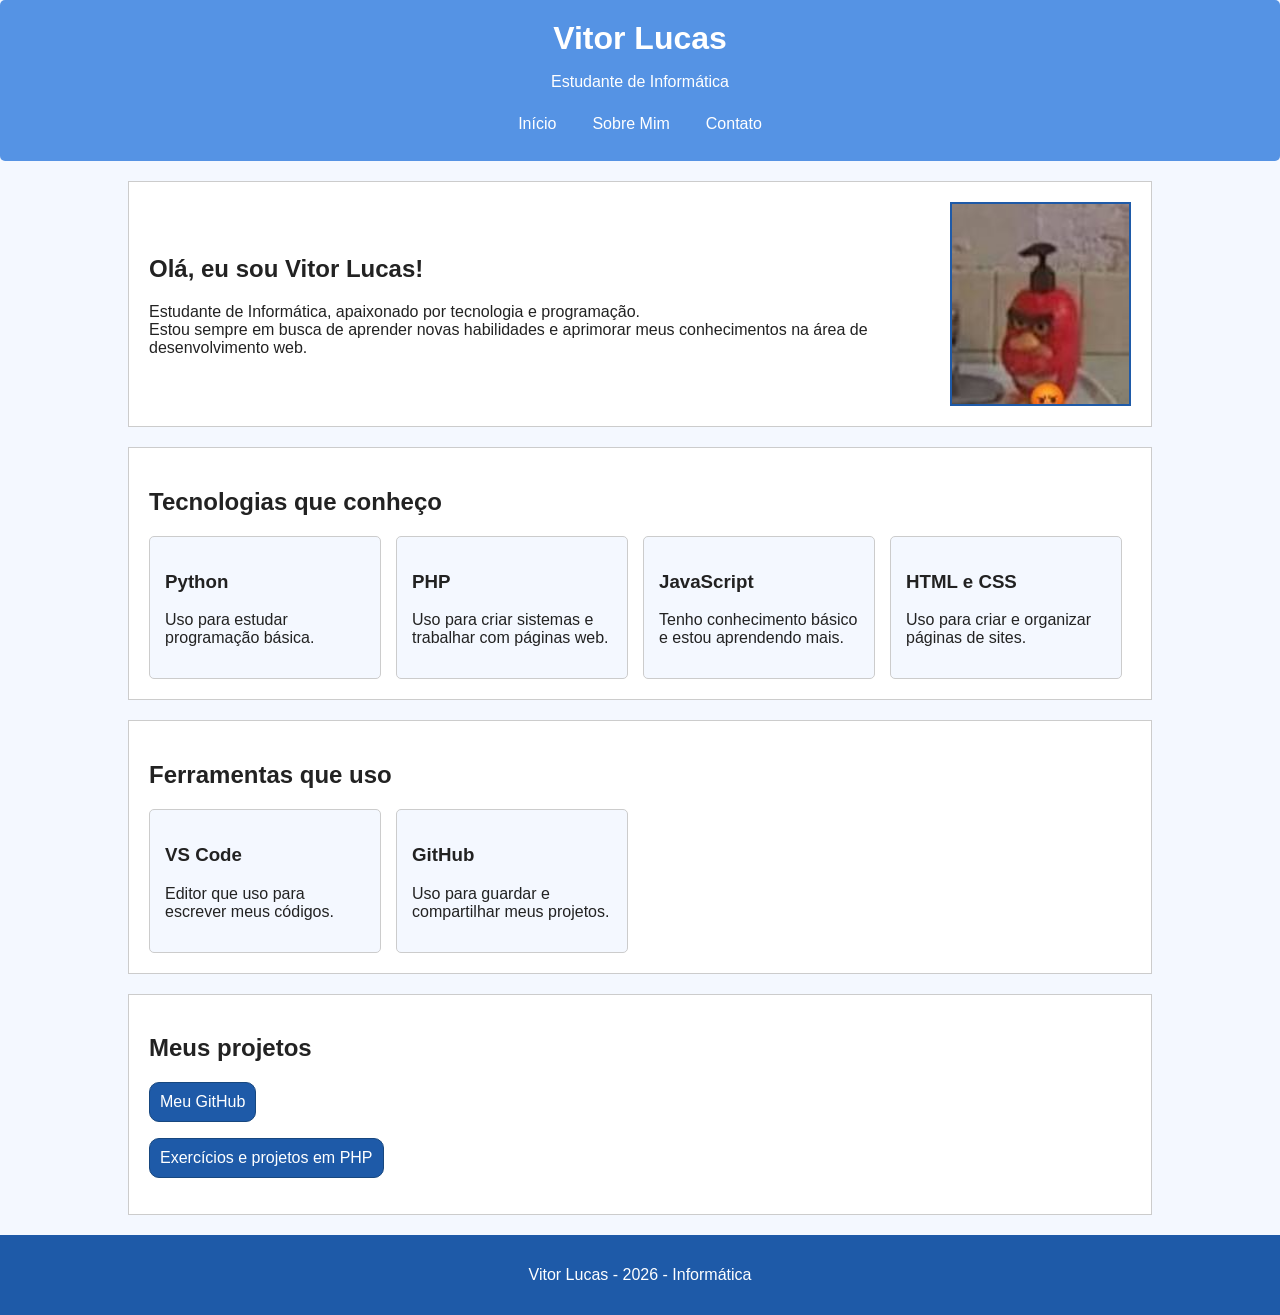
==== index.html @ 3228455d "Criei a base da CSS, falta adicionar os detalhes e arrumar a organização visual." ====
<!DOCTYPE html>
<html lang="pt-BR">

<head>
    <meta charset="UTF-8">
    <title>Portfólio - Vitor Lucas</title>
    <link rel="stylesheet" href="css/style.css">
    <style>
        @import url('https://fonts.googleapis.com/css2?family=Changa+One:ital@0;1&family=MedievalSharp&family=Montserrat:ital,wght@0,100..900;1,100..900&family=Passion+One:wght@400;700;900&family=Sekuya&display=swap');
    </style>
</head>

<body>

    <header>
        <h1>Vitor Lucas</h1>
        <p>Estudante de Informática</p>
        <div class="menu">
            <div class="nomeee">
                <h1>Vitor Lucas</h1>
            </div>
            <span class="bar"></span>
            <span class="bar"></span>
            <span class="bar"></span>
        </div>
        <nav>
            <a href="index.html">Início</a>
            <a href="sobre.html">Sobre Mim</a>
            <a href="contato.html">Contato</a>
        </nav>
    </header>

    <main>
        <section class="apresentacao">
            <div>
                <h2>Olá, eu sou Vitor Lucas!</h2>
                <p>
                    Estudante de Informática, apaixonado por tecnologia e programação. <br> Estou sempre em busca de
                    aprender
                    novas habilidades e aprimorar meus conhecimentos na área de desenvolvimento web.
                </p>
            </div>

            <img src="img/foto.jpg" alt="Foto de Vitor Lucas">
        </section>

        <section>
            <h2>Tecnologias que conheço</h2>
            <div class="lista">
                <div class="ferramenta">
                    <h3>Python</h3>
                    <p>Uso para estudar programação básica.</p>
                </div>

                <div class="ferramenta">
                    <h3>PHP</h3>
                    <p>Uso para criar sistemas e trabalhar com páginas web.</p>
                </div>

                <div class="ferramenta">
                    <h3>JavaScript</h3>
                    <p>Tenho conhecimento básico e estou aprendendo mais.</p>
                </div>

                <div class="ferramenta">
                    <h3>HTML e CSS</h3>
                    <p>Uso para criar e organizar páginas de sites.</p>
                </div>
            </div>
        </section>

        <section>
            <h2>Ferramentas que uso</h2>

            <div class="lista">
                <div class="ferramenta">
                    <h3>VS Code</h3>
                    <p>Editor que uso para escrever meus códigos.</p>
                </div>

                <div class="ferramenta">
                    <h3>GitHub</h3>
                    <p>Uso para guardar e compartilhar meus projetos.</p>
                </div>
            </div>
        </section>

        <section>
            <h2>Meus projetos</h2>

            <p>
                <a class="botao" href="https://github.com/Vitor-Lucas" target="_blank">
                    Meu GitHub
                </a>
            </p>

            <p>
                <a class="botao" href="https://github.com/Vitor-Lucas?tab=repositories" target="_blank">
                    Exercícios e projetos em PHP
                </a>
            </p>
        </section>
    </main>

    <footer>
        <p>Vitor Lucas - 2026 - Informática</p>
    </footer>

</body>

</html>
---- css/style.css ----
body {
    font-family: Arial, sans-serif;
    background-color: #f4f8ff;
    color: #222;
    margin: 0;
}

header {
    background-color: #5593e4;
    color: white;
    text-align: center;
    padding: 20px;
    border-radius: 5px;
}

header h1 {
    margin: 0;
}

nav {
    display: flex;
    justify-content: center;
    gap: 20px;
    margin-top: 15px;
}

nav a {
    color: white;
    text-decoration: none;
    padding: 8px;
}

nav a:hover {
    text-decoration: underline;
}

main {
    width: 80%;
    margin: 20px auto;
}

section {
    background-color: white;
    border: 1px solid #ccc;
    padding: 20px;
    margin-bottom: 20px;
}

.apresentacao {
    display: flex;
    justify-content: space-between;
    align-items: center;
    gap: 20px;
}

.apresentacao img,
.sobre img {
    width: 200px;
    height: 200px;
    object-fit: cover;
    border: 2px solid #1e5aa8;
}

.lista {
    display: flex;
    flex-wrap: wrap;
    gap: 15px;
}

.lista div {
    width: 200px;
    padding: 15px;
    border: 1px solid #ccc;
    background-color: #f4f8ff;
}

.botao {
    display: inline-block;
    background-color: #1e5aa8;
    color: white;
    text-decoration: none;
    padding: 10px;
    border: 1px solid #17477f;
    border-radius: 10px;
}

.botao:hover {
    background-color: #0a2340;
}

.ferramenta {
    background-color: #89b8ff;
    border-radius: 5px;
}

.menu {
    display: none;
    flex-direction: column;
    cursor: pointer;
    position: absolute;
    top: 20px;
    right: 20px;
}

.nomeee {
    display: flexbox;
    font-family: "Sekuya", system-ui;
    font-weight: 400;
    font-style: normal;
}

.sobre {
    display: flex;
    justify-content: space-between;
    align-items: center;
    gap: 20px;
}

.contato a {
    color: #1e5aa8;
}

footer {
    background-color: #1e5aa8;
    color: white;
    text-align: center;
    padding: 15px;
}

/* Fontes */
.sekuya-regular {
    font-family: "Sekuya", system-ui;
    font-weight: 400;
    font-style: normal;
}
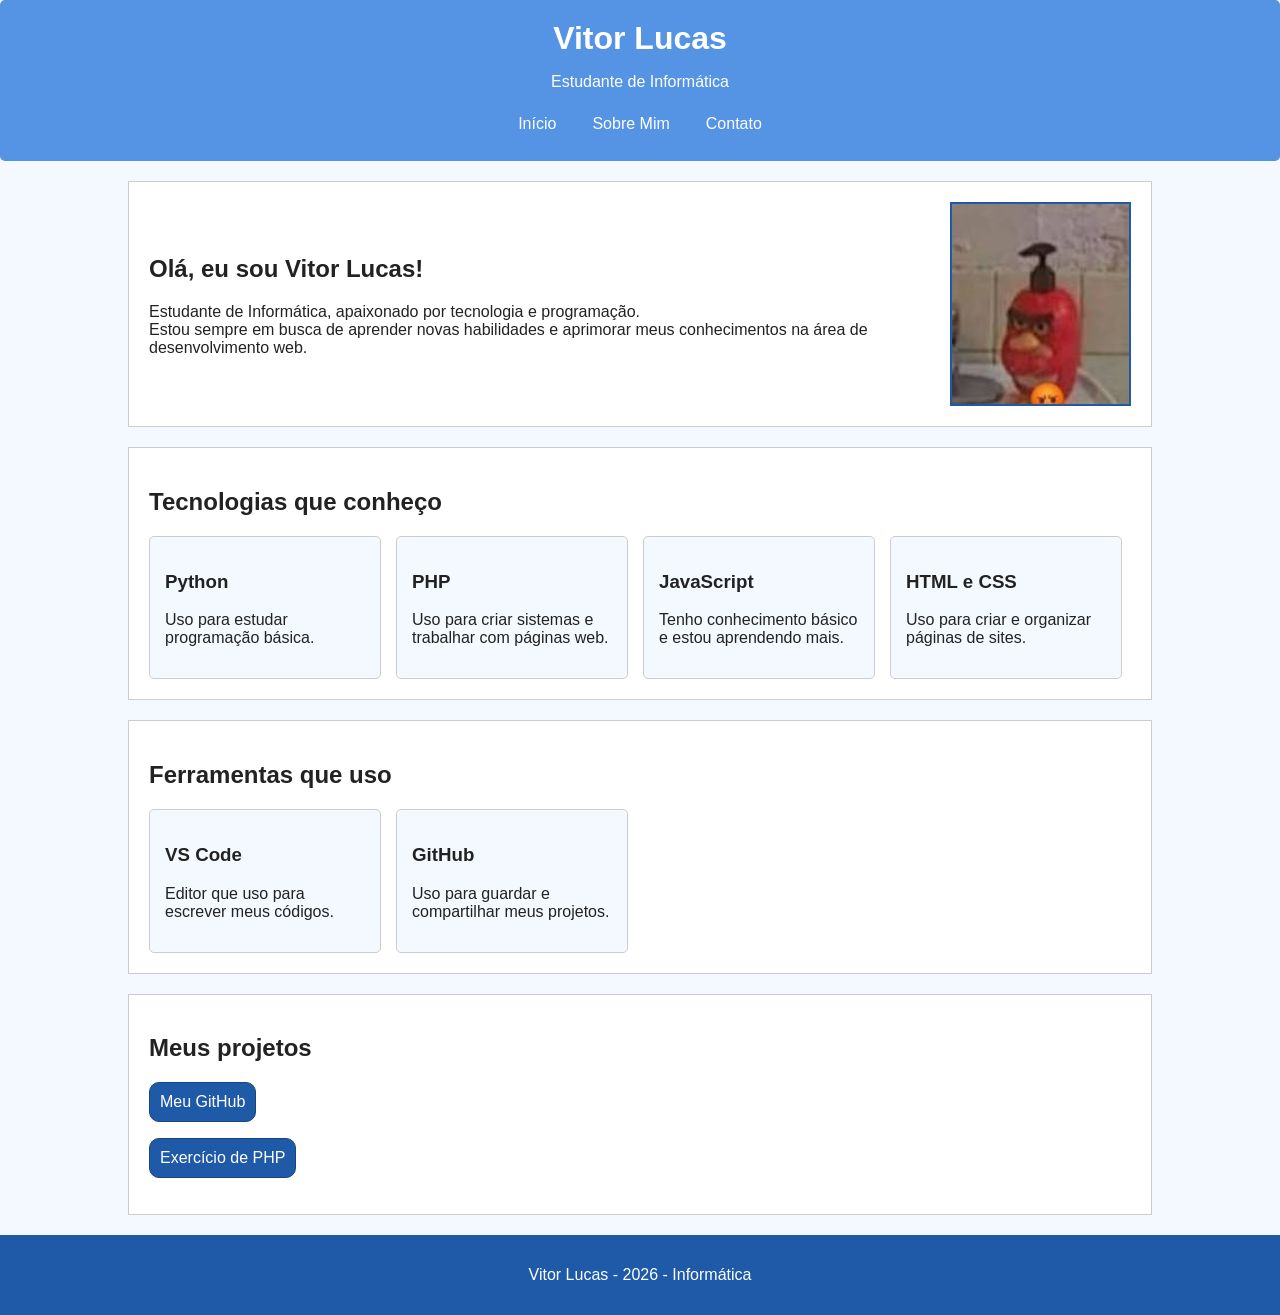
==== commit 01554d94: "Segundo commit" ====
--- a/index.html
+++ b/index.html
@@ -89,14 +89,14 @@
             <h2>Meus projetos</h2>
 
             <p>
-                <a class="botao" href="https://github.com/Vitor-Lucas" target="_blank">
+                <a class="botao" href="https://github.com/vitor-lucas" target="_blank">
                     Meu GitHub
                 </a>
             </p>
 
             <p>
-                <a class="botao" href="https://github.com/Vitor-Lucas?tab=repositories" target="_blank">
-                    Exercícios e projetos em PHP
+                <a class="botao" href="https://github.com/vitor-lucas/php.git" target="_blank">
+                    Exercício de PHP
                 </a>
             </p>
         </section>
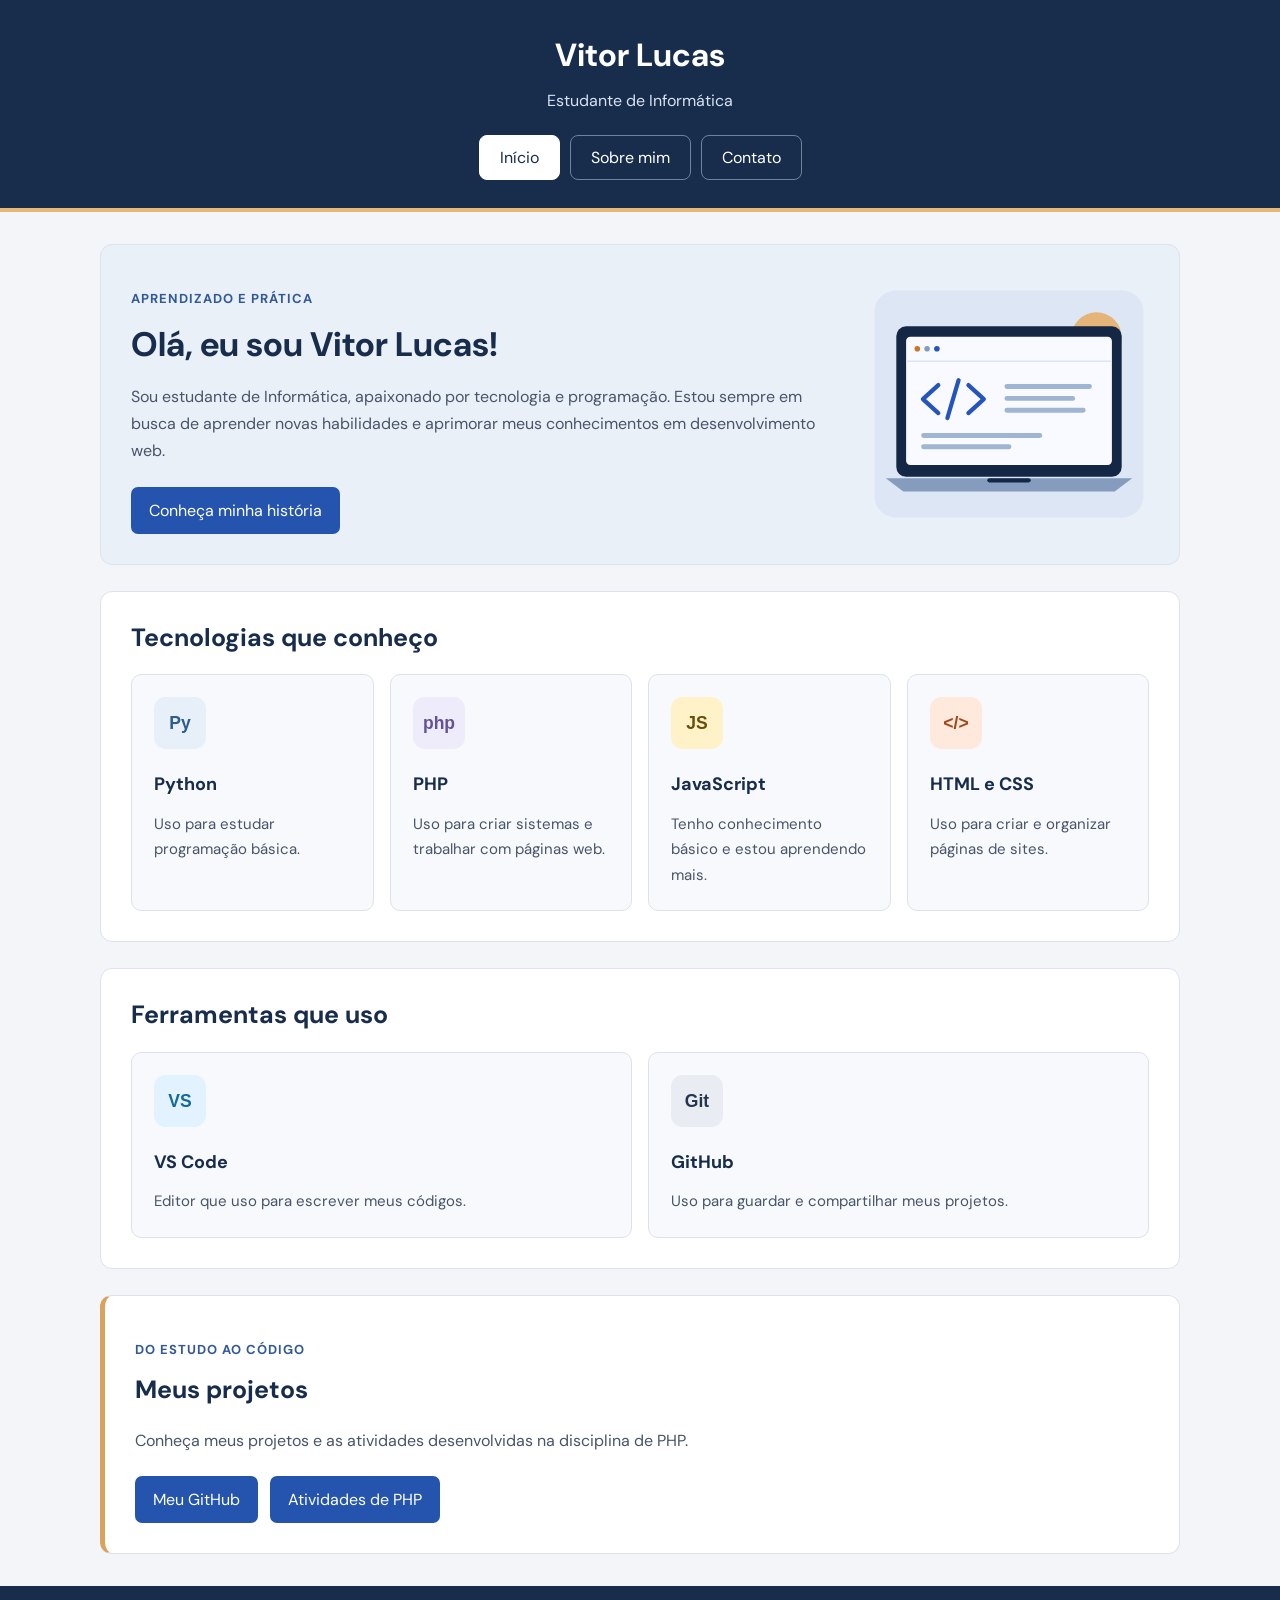
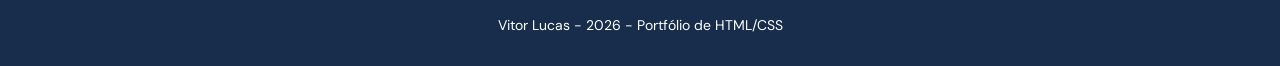
==== commit cdd2e508: "Quase finalizado, falta organizar o header, adicionei detalhes" ====
--- a/index.html
+++ b/index.html
@@ -3,109 +3,84 @@
 
 <head>
     <meta charset="UTF-8">
-    <title>Portfólio - Vitor Lucas</title>
+    <meta name="viewport" content="width=device-width, initial-scale=1.0">
+    <title>Início - Vitor Lucas</title>
+    <link href="https://fonts.googleapis.com/css2?family=DM+Sans:wght@400;700&amp;display=swap" rel="stylesheet">
     <link rel="stylesheet" href="css/style.css">
-    <style>
-        @import url('https://fonts.googleapis.com/css2?family=Changa+One:ital@0;1&family=MedievalSharp&family=Montserrat:ital,wght@0,100..900;1,100..900&family=Passion+One:wght@400;700;900&family=Sekuya&display=swap');
-    </style>
 </head>
 
 <body>
-
     <header>
         <h1>Vitor Lucas</h1>
         <p>Estudante de Informática</p>
-        <div class="menu">
-            <div class="nomeee">
-                <h1>Vitor Lucas</h1>
-            </div>
-            <span class="bar"></span>
-            <span class="bar"></span>
-            <span class="bar"></span>
-        </div>
         <nav>
-            <a href="index.html">Início</a>
-            <a href="sobre.html">Sobre Mim</a>
+            <a href="index.html" class="ativo" aria-current="page">Início</a>
+            <a href="sobre.html">Sobre mim</a>
             <a href="contato.html">Contato</a>
         </nav>
     </header>
-
     <main>
         <section class="apresentacao">
             <div>
+                <p class="detalhe">Aprendizado e prática</p>
                 <h2>Olá, eu sou Vitor Lucas!</h2>
-                <p>
-                    Estudante de Informática, apaixonado por tecnologia e programação. <br> Estou sempre em busca de
-                    aprender
-                    novas habilidades e aprimorar meus conhecimentos na área de desenvolvimento web.
-                </p>
+                <p>Sou estudante de Informática, apaixonado por tecnologia e programação. Estou sempre em busca de
+                    aprender novas habilidades e aprimorar meus conhecimentos em desenvolvimento web.</p>
+                <a class="botao" href="sobre.html">Conheça minha história</a>
             </div>
-
-            <img src="img/foto.jpg" alt="Foto de Vitor Lucas">
+            <img src="img/programacao.svg" alt="Ilustração de um notebook com código de programação">
         </section>
-
         <section>
             <h2>Tecnologias que conheço</h2>
             <div class="lista">
-                <div class="ferramenta">
+                <div class="card">
+                    <img src="img/python.svg" alt="" width="52" height="52">
                     <h3>Python</h3>
                     <p>Uso para estudar programação básica.</p>
                 </div>
-
-                <div class="ferramenta">
+                <div class="card">
+                    <img src="img/php.svg" alt="" width="52" height="52">
                     <h3>PHP</h3>
                     <p>Uso para criar sistemas e trabalhar com páginas web.</p>
                 </div>
-
-                <div class="ferramenta">
+                <div class="card">
+                    <img src="img/javascript.svg" alt="" width="52" height="52">
                     <h3>JavaScript</h3>
                     <p>Tenho conhecimento básico e estou aprendendo mais.</p>
                 </div>
-
-                <div class="ferramenta">
+                <div class="card">
+                    <img src="img/html-css.svg" alt="" width="52" height="52">
                     <h3>HTML e CSS</h3>
                     <p>Uso para criar e organizar páginas de sites.</p>
                 </div>
             </div>
         </section>
-
         <section>
             <h2>Ferramentas que uso</h2>
-
             <div class="lista">
-                <div class="ferramenta">
+                <div class="card">
+                    <img src="img/vscode.svg" alt="" width="52" height="52">
                     <h3>VS Code</h3>
                     <p>Editor que uso para escrever meus códigos.</p>
                 </div>
-
-                <div class="ferramenta">
+                <div class="card">
+                    <img src="img/github.svg" alt="" width="52" height="52">
                     <h3>GitHub</h3>
                     <p>Uso para guardar e compartilhar meus projetos.</p>
                 </div>
             </div>
         </section>
-
-        <section>
+        <section class="projetos">
+            <p class="detalhe">Do estudo ao código</p>
             <h2>Meus projetos</h2>
-
-            <p>
-                <a class="botao" href="https://github.com/vitor-lucas" target="_blank">
-                    Meu GitHub
-                </a>
-            </p>
-
-            <p>
-                <a class="botao" href="https://github.com/vitor-lucas/php.git" target="_blank">
-                    Exercício de PHP
-                </a>
-            </p>
+            <p>Conheça meus projetos e as atividades desenvolvidas na disciplina de PHP.</p>
+            <a class="botao" href="https://github.com/vitor-lucas">Meu GitHub</a>
+            <a class="botao" href="https://github.com/vitor-lucas/php">Atividades de PHP</a>
         </section>
     </main>
-
     <footer>
-        <p>Vitor Lucas - 2026 - Informática</p>
+        <p>Vitor Lucas - 2026 - Portfólio de HTML/CSS</p>
     </footer>
-
 </body>
 
 </html>
--- a/css/style.css
+++ b/css/style.css
@@ -1,135 +1,212 @@
+* {
+    box-sizing: border-box;
+}
+
 body {
-    font-family: Arial, sans-serif;
-    background-color: #f4f8ff;
-    color: #222;
     margin: 0;
-}
-
-header {
-    background-color: #5593e4;
+    font-family: "DM Sans", Arial, sans-serif;
+    background-color: #f3f5f9;
+    color: #485469;
+    line-height: 1.7;
+}
+
+header, footer {
+    background-color: #172d4b;
     color: white;
     text-align: center;
-    padding: 20px;
-    border-radius: 5px;
-}
-
-header h1 {
+    padding: 28px 20px;
+}
+
+header {
+    border-bottom: 4px solid #e7b779;
+}
+
+h1 {
     margin: 0;
+    font-size: 32px;
+}
+
+header p {
+    margin: 5px 0 20px;
+    color: #d6e2f4;
 }
 
 nav {
     display: flex;
     justify-content: center;
-    gap: 20px;
-    margin-top: 15px;
+    flex-wrap: wrap;
+    gap: 10px;
 }
 
 nav a {
     color: white;
     text-decoration: none;
-    padding: 8px;
-}
-
-nav a:hover {
-    text-decoration: underline;
+    padding: 8px 20px;
+    border: 1px solid #70829c;
+    border-radius: 8px;
+}
+
+nav a:hover, nav .ativo {
+    background-color: white;
+    color: #172d4b;
+    border-color: white;
 }
 
 main {
-    width: 80%;
-    margin: 20px auto;
+    width: 90%;
+    max-width: 1080px;
+    margin: 32px auto;
 }
 
 section {
     background-color: white;
-    border: 1px solid #ccc;
-    padding: 20px;
+    border: 1px solid #dce3ed;
+    border-radius: 12px;
+    padding: 30px;
+    margin-bottom: 26px;
+}
+
+h2, h3 {
+    color: #172d4b;
+    margin-top: 0;
+    line-height: 1.3;
+}
+
+h2 {
+    font-size: 25px;
     margin-bottom: 20px;
 }
 
+h3 {
+    font-size: 18px;
+    margin-bottom: 10px;
+}
+
+img {
+    width: 280px;
+    max-width: 100%;
+    height: auto;
+}
+
 .apresentacao {
     display: flex;
+    align-items: center;
     justify-content: space-between;
-    align-items: center;
-    gap: 20px;
-}
-
-.apresentacao img,
-.sobre img {
-    width: 200px;
-    height: 200px;
-    object-fit: cover;
-    border: 2px solid #1e5aa8;
+    gap: 30px;
+    background-color: #eaf0f8;
+}
+
+.apresentacao div {
+    flex: 1;
+}
+
+.apresentacao h2 {
+    font-size: 34px;
+    margin-bottom: 15px;
+}
+
+.detalhe {
+    color: #315998;
+    font-size: 13px;
+    font-weight: bold;
+    letter-spacing: 1px;
+    text-transform: uppercase;
 }
 
 .lista {
     display: flex;
     flex-wrap: wrap;
-    gap: 15px;
-}
-
-.lista div {
-    width: 200px;
-    padding: 15px;
-    border: 1px solid #ccc;
-    background-color: #f4f8ff;
+    gap: 16px;
+}
+
+.card {
+    flex: 1 1 210px;
+    min-width: 0;
+    padding: 22px;
+    background-color: #f7f9fc;
+    border: 1px solid #dce3ed;
+    border-radius: 10px;
+}
+
+.card img {
+    width: 52px;
+    height: 52px;
+    margin-bottom: 16px;
+}
+
+.card p {
+    margin-bottom: 0;
+    font-size: 15px;
+}
+
+.card:hover {
+    border-color: #6c8dbe;
+    background-color: #edf3fc;
+}
+
+a {
+    color: #2454ad;
+    overflow-wrap: anywhere;
 }
 
 .botao {
     display: inline-block;
-    background-color: #1e5aa8;
+    background-color: #2454ad;
     color: white;
+    padding: 10px 18px;
+    margin: 6px 8px 0 0;
+    border-radius: 7px;
     text-decoration: none;
-    padding: 10px;
-    border: 1px solid #17477f;
-    border-radius: 10px;
 }
 
 .botao:hover {
-    background-color: #0a2340;
-}
-
-.ferramenta {
-    background-color: #89b8ff;
-    border-radius: 5px;
-}
-
-.menu {
-    display: none;
+    background-color: #172d4b;
+}
+
+.projetos {
+    border-left: 5px solid #d9a25d;
+}
+
+li {
+    margin-bottom: 8px;
+}
+
+footer p {
+    margin: 0;
+    font-size: 14px;
+}
+
+.contatos .card {
+    display: flex;
     flex-direction: column;
-    cursor: pointer;
-    position: absolute;
-    top: 20px;
-    right: 20px;
-}
-
-.nomeee {
-    display: flexbox;
-    font-family: "Sekuya", system-ui;
-    font-weight: 400;
-    font-style: normal;
-}
-
-.sobre {
-    display: flex;
-    justify-content: space-between;
-    align-items: center;
-    gap: 20px;
-}
-
-.contato a {
-    color: #1e5aa8;
-}
-
-footer {
-    background-color: #1e5aa8;
-    color: white;
+    flex-basis: 360px;
+    border-top: 3px solid #315998;
+}
+
+.contatos p {
+    overflow-wrap: anywhere;
+}
+
+.contatos .card p {
+    margin-top: 0;
+    margin-bottom: 20px;
+}
+
+.contatos .botao {
+    margin: auto 0 0;
     text-align: center;
-    padding: 15px;
-}
-
-/* Fontes */
-.sekuya-regular {
-    font-family: "Sekuya", system-ui;
-    font-weight: 400;
-    font-style: normal;
-}+}
+
+@media (max-width: 650px) {
+    section {
+        padding: 22px;
+    }
+
+    .apresentacao {
+        flex-direction: column;
+    }
+
+    .apresentacao h2 {
+        font-size: 28px;
+    }
+}
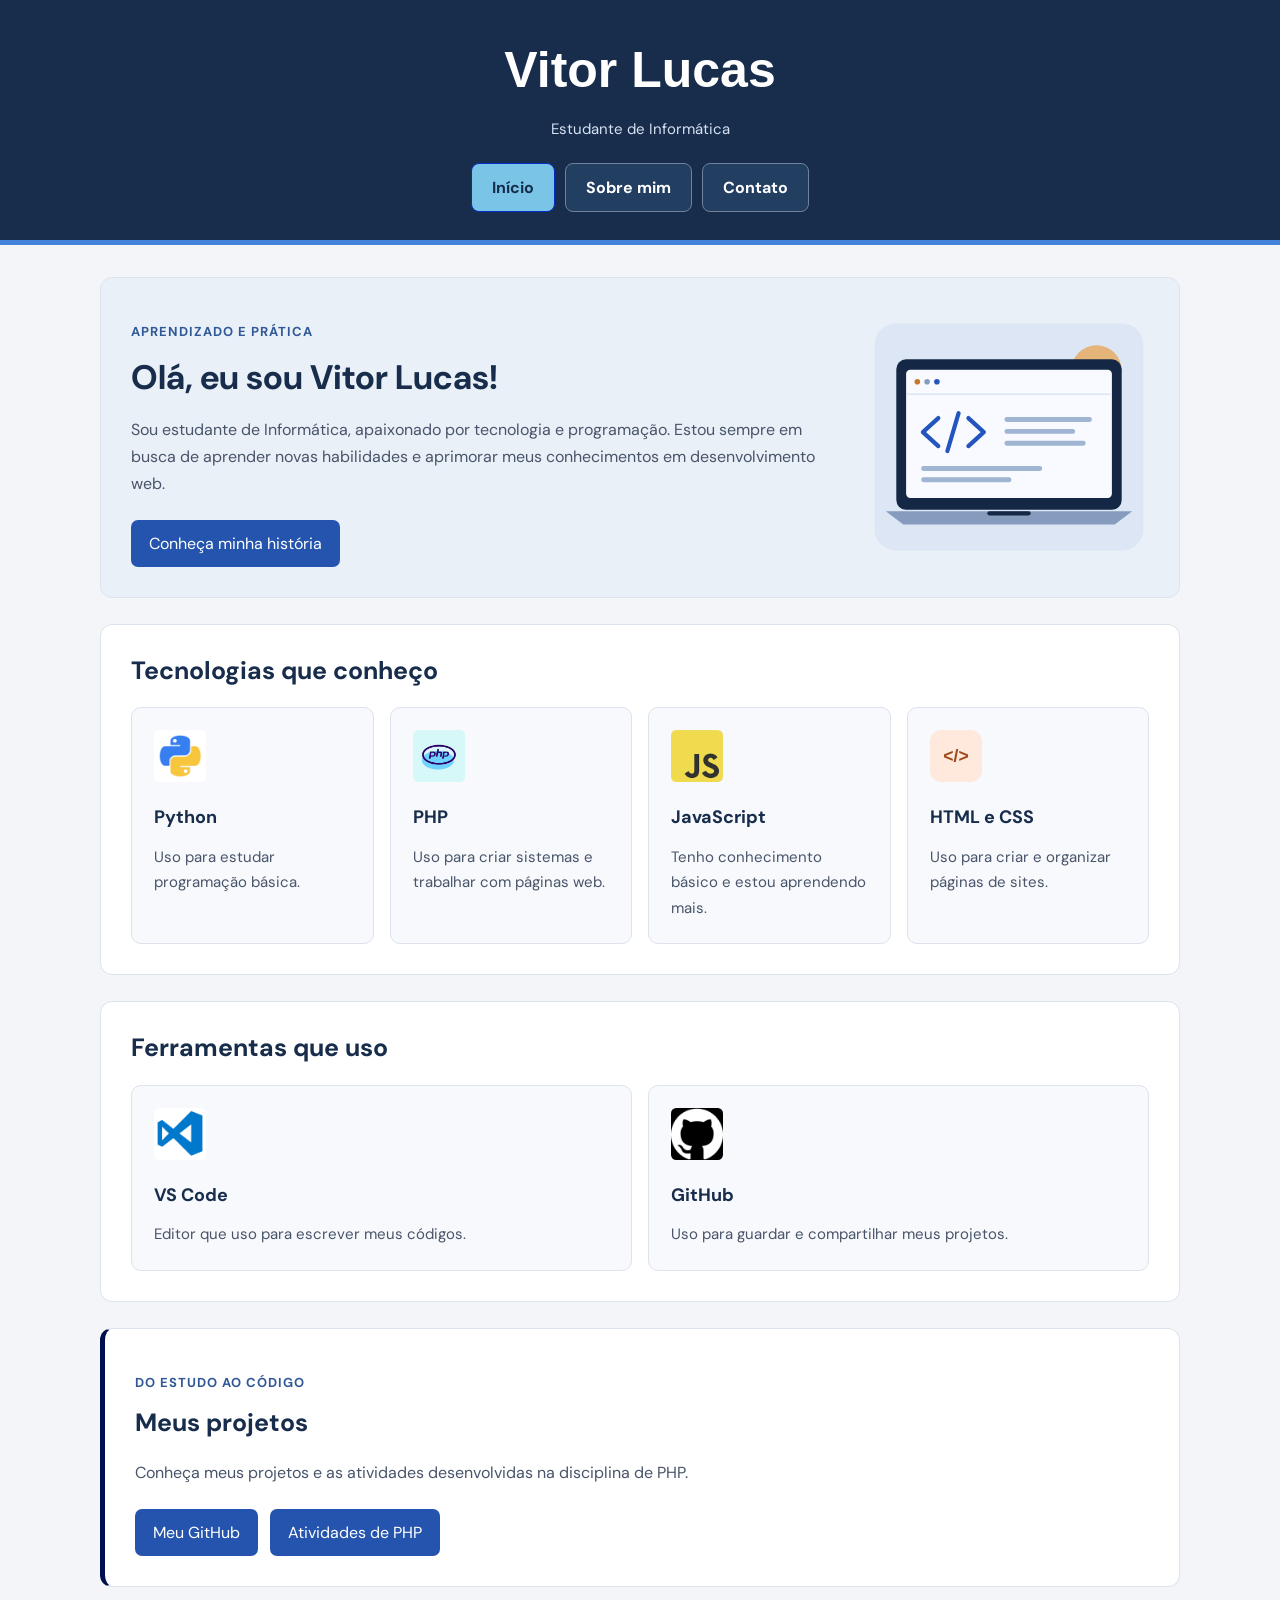
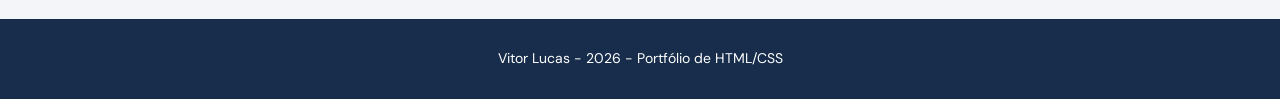
==== commit f65301fb: "Melhora no CSS, falta adicionar foto pessoal." ====
--- a/index.html
+++ b/index.html
@@ -34,17 +34,17 @@
             <h2>Tecnologias que conheço</h2>
             <div class="lista">
                 <div class="card">
-                    <img src="img/python.svg" alt="" width="52" height="52">
+                    <img src="img/python.png" alt="" width="52" height="52">
                     <h3>Python</h3>
                     <p>Uso para estudar programação básica.</p>
                 </div>
                 <div class="card">
-                    <img src="img/php.svg" alt="" width="52" height="52">
+                    <img src="img/php.png" alt="" width="52" height="52">
                     <h3>PHP</h3>
                     <p>Uso para criar sistemas e trabalhar com páginas web.</p>
                 </div>
                 <div class="card">
-                    <img src="img/javascript.svg" alt="" width="52" height="52">
+                    <img src="img/javascript.png" alt="" width="52" height="52">
                     <h3>JavaScript</h3>
                     <p>Tenho conhecimento básico e estou aprendendo mais.</p>
                 </div>
@@ -59,12 +59,12 @@
             <h2>Ferramentas que uso</h2>
             <div class="lista">
                 <div class="card">
-                    <img src="img/vscode.svg" alt="" width="52" height="52">
+                    <img src="img/vscode.png" alt="" width="52" height="52">
                     <h3>VS Code</h3>
                     <p>Editor que uso para escrever meus códigos.</p>
                 </div>
                 <div class="card">
-                    <img src="img/github.svg" alt="" width="52" height="52">
+                    <img src="img/github.png" alt="" width="52" height="52">
                     <h3>GitHub</h3>
                     <p>Uso para guardar e compartilhar meus projetos.</p>
                 </div>
--- a/css/style.css
+++ b/css/style.css
@@ -18,17 +18,19 @@
 }
 
 header {
-    border-bottom: 4px solid #e7b779;
-}
-
-h1 {
+    border-bottom: 5px solid #4e98ffcb;
+}
+
+header h1 {
     margin: 0;
-    font-size: 32px;
+    font-size: 50px;
+    font-family: arial black, sans-serif;
 }
 
 header p {
-    margin: 5px 0 20px;
+    margin: 4px 0 20px;
     color: #d6e2f4;
+    font-size: 15px;
 }
 
 nav {
@@ -39,17 +41,25 @@
 }
 
 nav a {
+    padding: 10px 20px;
+    background-color: #223e61;
     color: white;
-    text-decoration: none;
-    padding: 8px 20px;
     border: 1px solid #70829c;
     border-radius: 8px;
-}
-
-nav a:hover, nav .ativo {
-    background-color: white;
+    font-weight: bold;
+    text-decoration: none;
+}
+
+nav a:hover,
+nav a.ativo {
+    background-color: #79c4e7;
     color: #172d4b;
-    border-color: white;
+    border-color: #062cc6;
+}
+
+nav a:focus {
+    outline: 2px solid white;
+    outline-offset: 3px;
 }
 
 main {
@@ -132,6 +142,7 @@
     width: 52px;
     height: 52px;
     margin-bottom: 16px;
+    border-radius: 10%;
 }
 
 .card p {
@@ -164,7 +175,7 @@
 }
 
 .projetos {
-    border-left: 5px solid #d9a25d;
+    border-left: 5px solid #000f4d;
 }
 
 li {
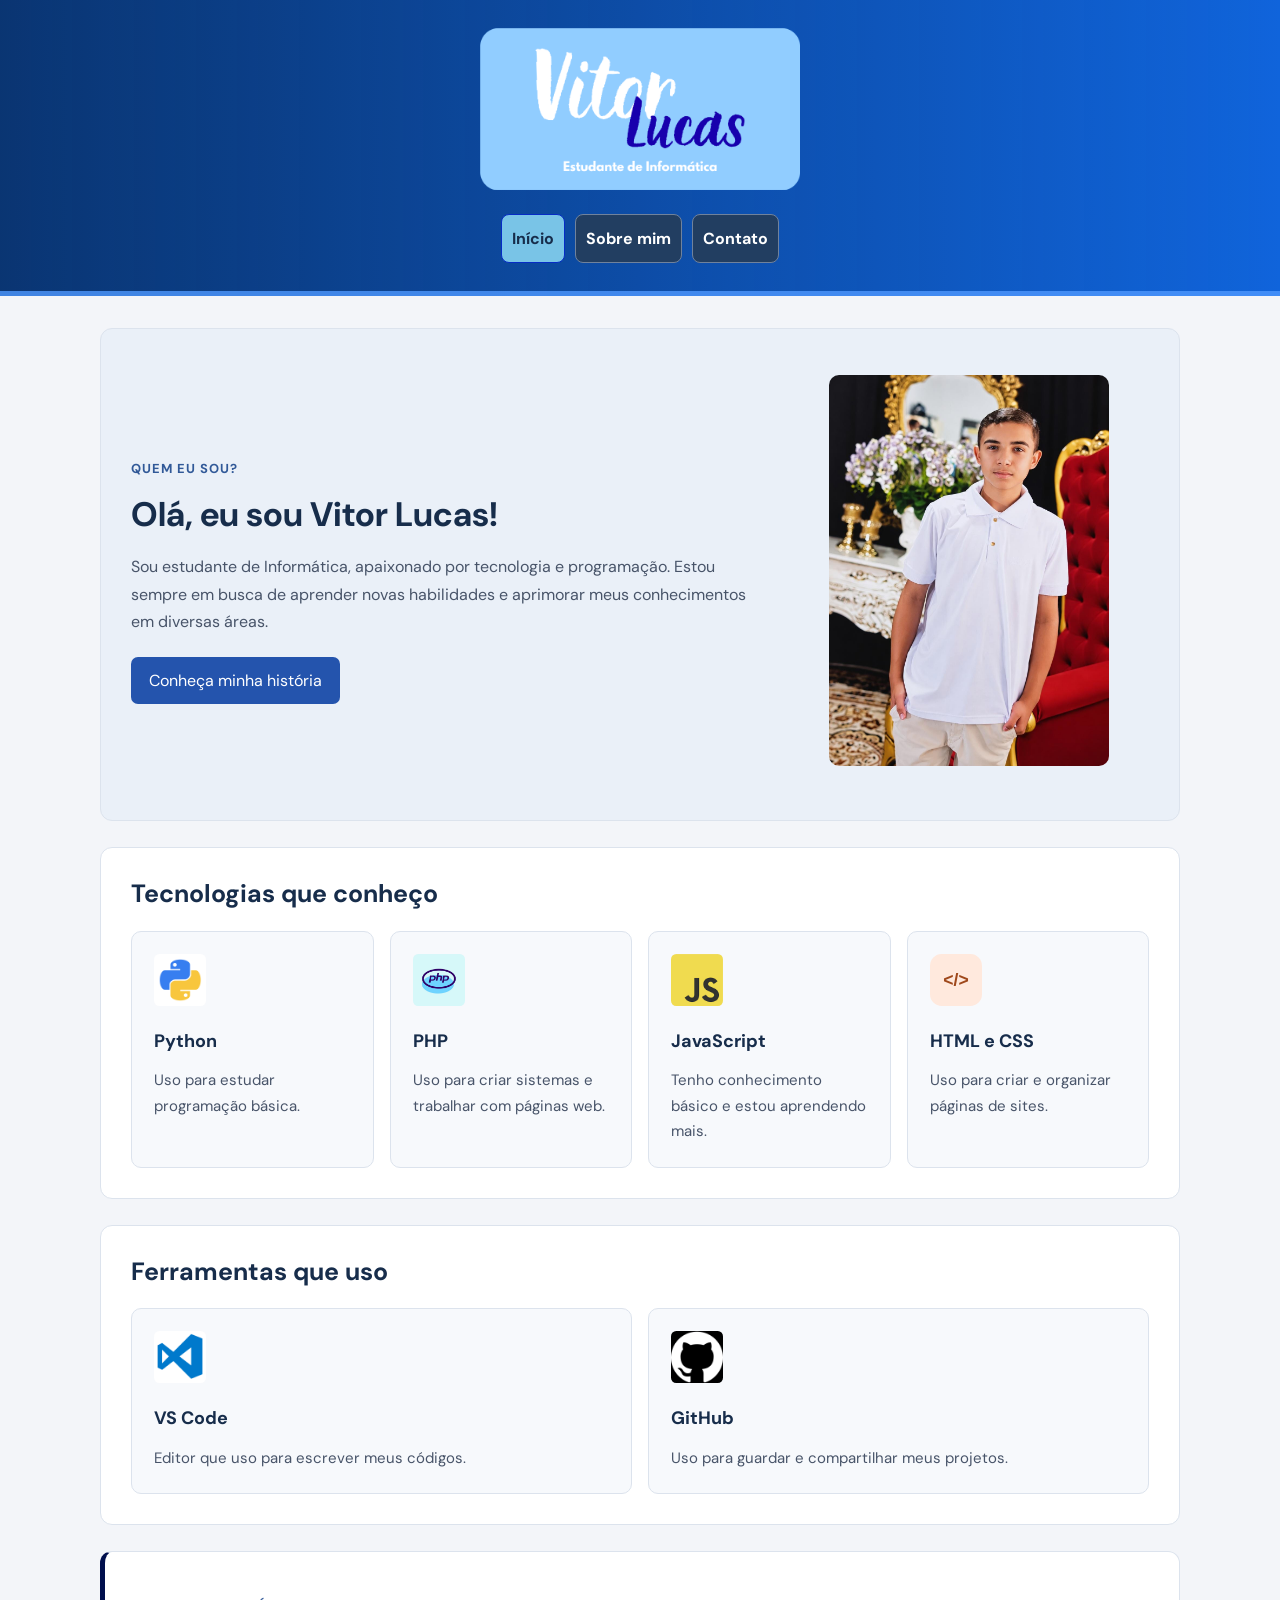
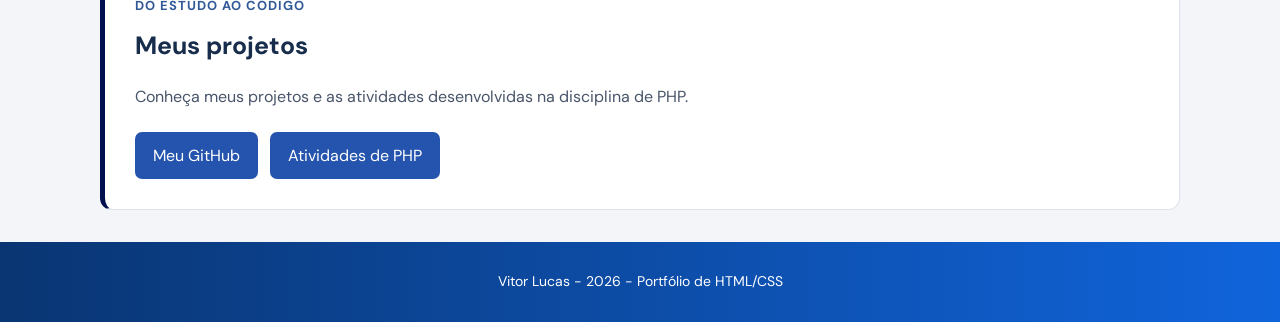
==== commit 6ae8d36f: "99% finalizado" ====
--- a/index.html
+++ b/index.html
@@ -11,8 +11,9 @@
 
 <body>
     <header>
-        <h1>Vitor Lucas</h1>
-        <p>Estudante de Informática</p>
+        <a class="logo-header" href="index.html" aria-label="Vitor Lucas — página inicial">
+            <img src="img/logo.png" alt="Vitor Lucas — Estudante de Informática" width="2000" height="2000">
+        </a>
         <nav>
             <a href="index.html" class="ativo" aria-current="page">Início</a>
             <a href="sobre.html">Sobre mim</a>
@@ -22,13 +23,15 @@
     <main>
         <section class="apresentacao">
             <div>
-                <p class="detalhe">Aprendizado e prática</p>
+                <p class="detalhe">Quem eu sou?</p>
                 <h2>Olá, eu sou Vitor Lucas!</h2>
                 <p>Sou estudante de Informática, apaixonado por tecnologia e programação. Estou sempre em busca de
-                    aprender novas habilidades e aprimorar meus conhecimentos em desenvolvimento web.</p>
+                    aprender novas habilidades e aprimorar meus conhecimentos em diversas áreas.</p>
                 <a class="botao" href="sobre.html">Conheça minha história</a>
             </div>
-            <img src="img/programacao.svg" alt="Ilustração de um notebook com código de programação">
+            <figure class="foto-perfil">
+                <img src="img/eu.jpeg" alt="Foto de Vitor Lucas" width="600" height="720">
+            </figure>
         </section>
         <section>
             <h2>Tecnologias que conheço</h2>
--- a/css/style.css
+++ b/css/style.css
@@ -10,8 +10,10 @@
     line-height: 1.7;
 }
 
-header, footer {
-    background-color: #172d4b;
+header,
+footer {
+    background-color: #285ea9;
+    background-image: linear-gradient(90deg, #002861c1 00%, #1064db 100%);
     color: white;
     text-align: center;
     padding: 28px 20px;
@@ -27,10 +29,31 @@
     font-family: arial black, sans-serif;
 }
 
-header p {
-    margin: 4px 0 20px;
-    color: #d6e2f4;
-    font-size: 15px;
+.logo-header {
+    display: block;
+    position: relative;
+    overflow: hidden;
+    width: 320px;
+    max-width: 100%;
+    aspect-ratio: 1634 / 828;
+    margin: 0 auto 24px;
+}
+
+.logo-header img {
+    position: absolute;
+    top: 0;
+    left: 0;
+    display: block;
+    width: 122.39902%;
+    max-width: none;
+    height: auto;
+    margin: 0;
+    transform: translate(-9.15%, -25.75%);
+}
+
+.logo-header:focus-visible {
+    outline: 3px solid white;
+    outline-offset: 5px;
 }
 
 nav {
@@ -41,7 +64,7 @@
 }
 
 nav a {
-    padding: 10px 20px;
+    padding: 10px 10px;
     background-color: #223e61;
     color: white;
     border: 1px solid #70829c;
@@ -68,6 +91,7 @@
     margin: 32px auto;
 }
 
+
 section {
     background-color: white;
     border: 1px solid #dce3ed;
@@ -76,7 +100,8 @@
     margin-bottom: 26px;
 }
 
-h2, h3 {
+h2,
+h3 {
     color: #172d4b;
     margin-top: 0;
     line-height: 1.3;
@@ -96,6 +121,7 @@
     width: 280px;
     max-width: 100%;
     height: auto;
+    border-radius: 10px;
 }
 
 .apresentacao {
@@ -144,7 +170,6 @@
     margin-bottom: 16px;
     border-radius: 10%;
 }
-
 .card p {
     margin-bottom: 0;
     font-size: 15px;
@@ -209,6 +234,16 @@
 }
 
 @media (max-width: 650px) {
+    .logo-header {
+        width: 260px;
+        margin-bottom: 20px;
+    }
+
+    .foto-perfil {
+        flex: none;
+        width: 240px;
+    }
+
     section {
         padding: 22px;
     }
@@ -220,4 +255,4 @@
     .apresentacao h2 {
         font-size: 28px;
     }
-}
+}
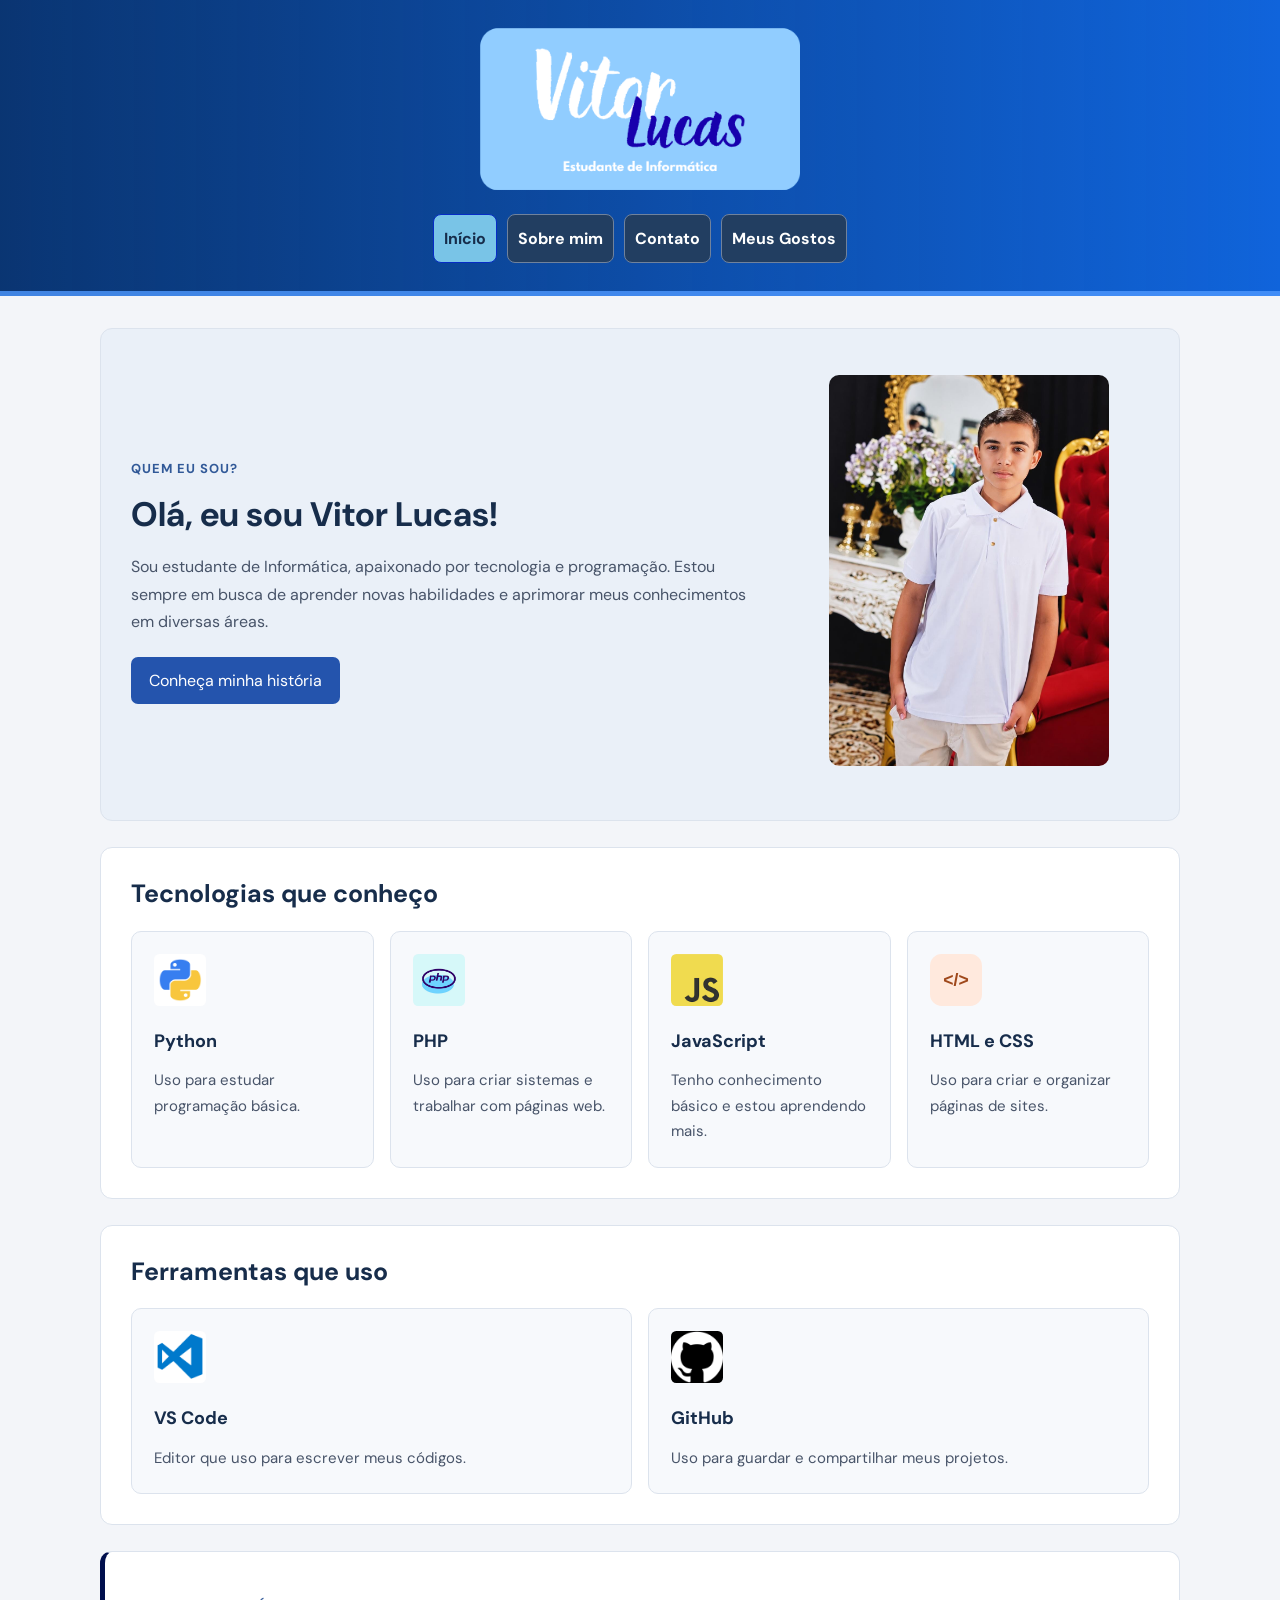
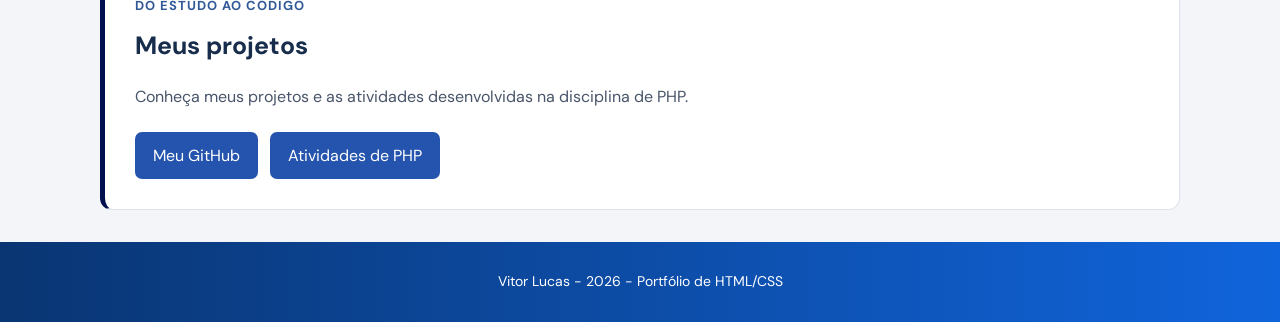
==== commit a7d41af9: "Versão Revisada 1" ====
--- a/index.html
+++ b/index.html
@@ -3,7 +3,6 @@
 
 <head>
     <meta charset="UTF-8">
-    <meta name="viewport" content="width=device-width, initial-scale=1.0">
     <title>Início - Vitor Lucas</title>
     <link href="https://fonts.googleapis.com/css2?family=DM+Sans:wght@400;700&amp;display=swap" rel="stylesheet">
     <link rel="stylesheet" href="css/style.css">
@@ -18,6 +17,7 @@
             <a href="index.html" class="ativo" aria-current="page">Início</a>
             <a href="sobre.html">Sobre mim</a>
             <a href="contato.html">Contato</a>
+            <a href="secretpage.html">Meus Gostos</a>
         </nav>
     </header>
     <main>
--- a/css/style.css
+++ b/css/style.css
@@ -47,7 +47,7 @@
     width: 122.39902%;
     max-width: none;
     height: auto;
-    margin: 0;
+    margin: 0px;
     transform: translate(-9.15%, -25.75%);
 }
 
@@ -233,26 +233,49 @@
     text-align: center;
 }
 
-@media (max-width: 650px) {
-    .logo-header {
-        width: 260px;
-        margin-bottom: 20px;
-    }
-
-    .foto-perfil {
-        flex: none;
-        width: 240px;
-    }
-
-    section {
-        padding: 22px;
-    }
-
-    .apresentacao {
-        flex-direction: column;
-    }
-
-    .apresentacao h2 {
-        font-size: 28px;
-    }
-}+.pagsecret {
+    width: 90%;
+    max-width: 1080px;
+    margin: 32px auto;
+    background-color: #f3f5f9;
+    color: #485469;
+    line-height: 1.7;
+}
+
+.galeria {
+    display: grid;
+    grid-template-columns: repeat(3, minmax(0, 1fr));
+    align-items: start;
+    gap: 24px;
+}
+
+.moldura {
+    min-width: 0;
+    margin: 0;
+    padding: 10px 10px 0;
+    background: #fff;
+    border: 1px solid #c4d8f3;
+    border-radius: 14px;
+    box-shadow: 0 6px 18px rgba(23, 45, 75, .08);
+}
+
+.moldura img {
+    display: block;
+    width: auto;
+    max-width: 100%;
+    height: auto;
+    max-height: 430px;
+    margin: 0 auto;
+    object-fit: contain;
+    border-radius: 6px;
+}
+
+.moldura figcaption {
+    padding: 14px 6px 16px;
+    color: #172d4b;
+    font-size: 16px;
+    font-weight: 700;
+    line-height: 1.4;
+    text-align: center;
+    overflow-wrap: anywhere;
+}
